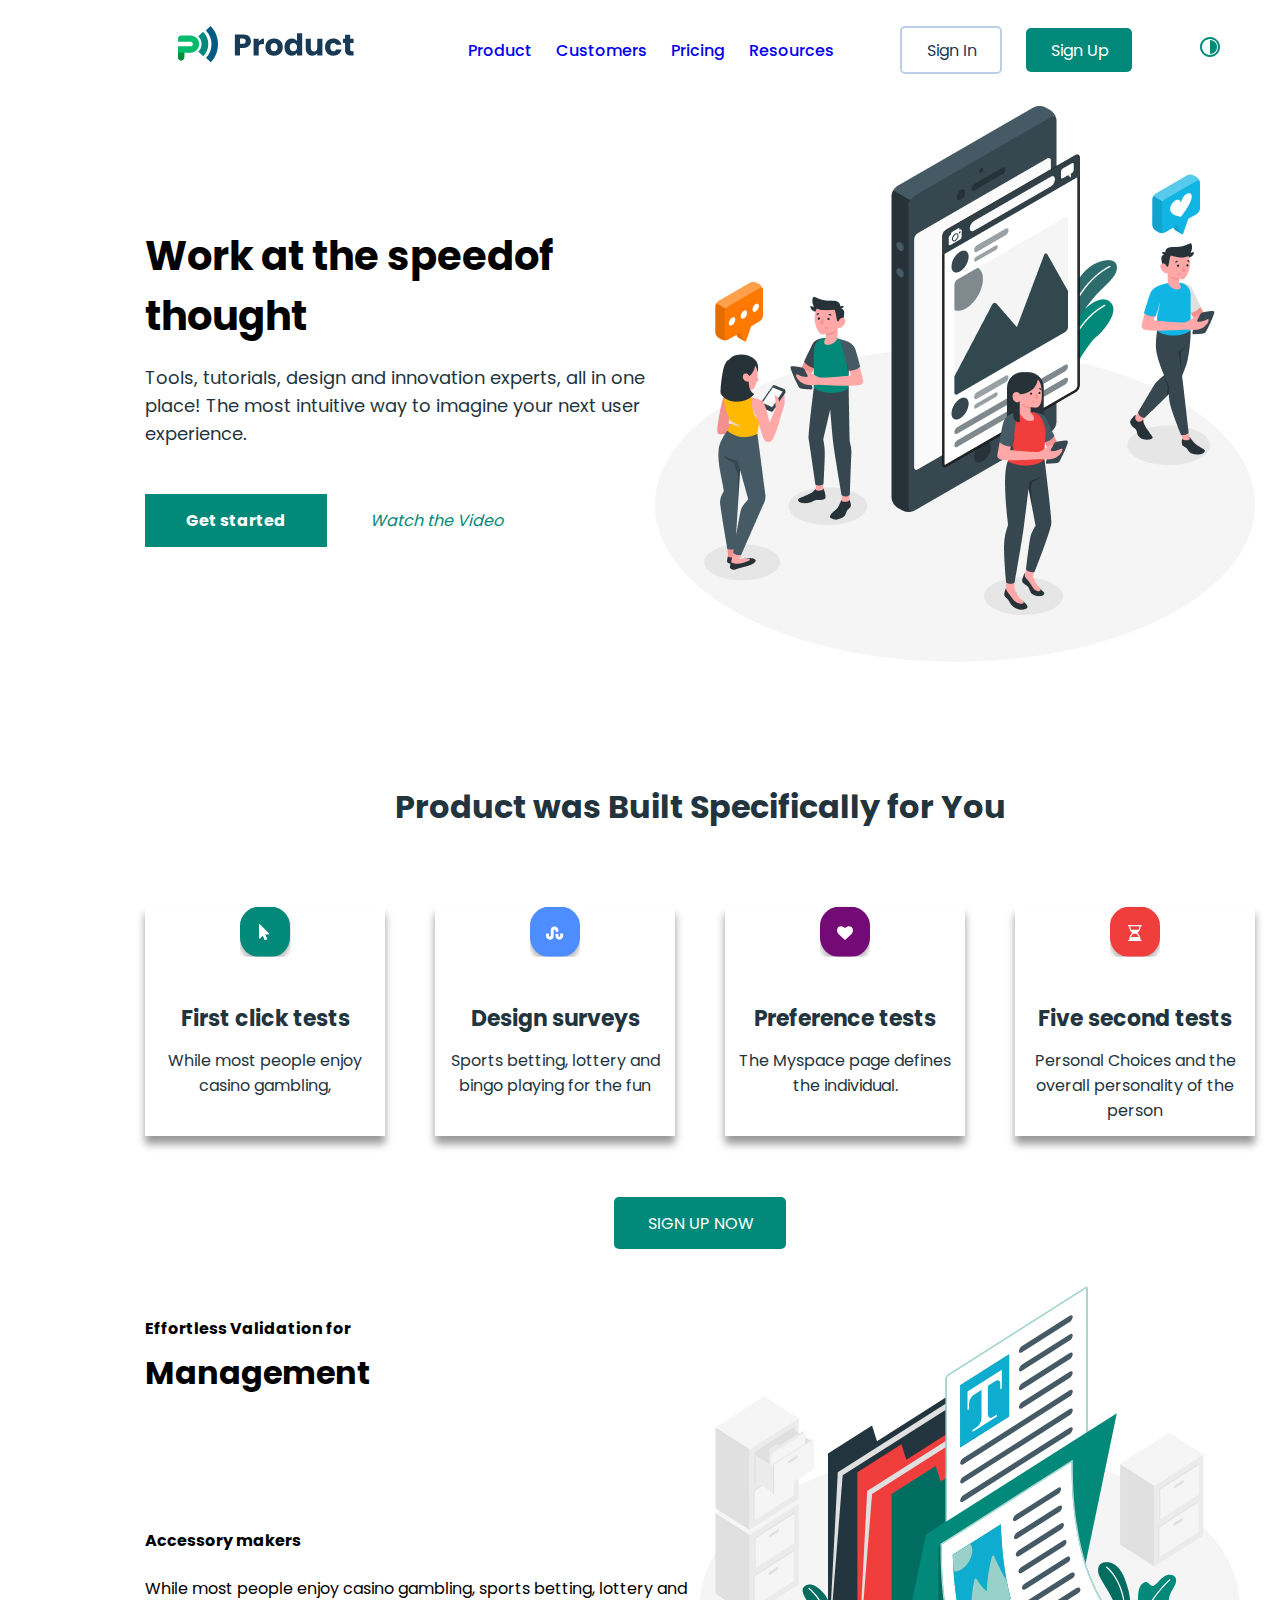
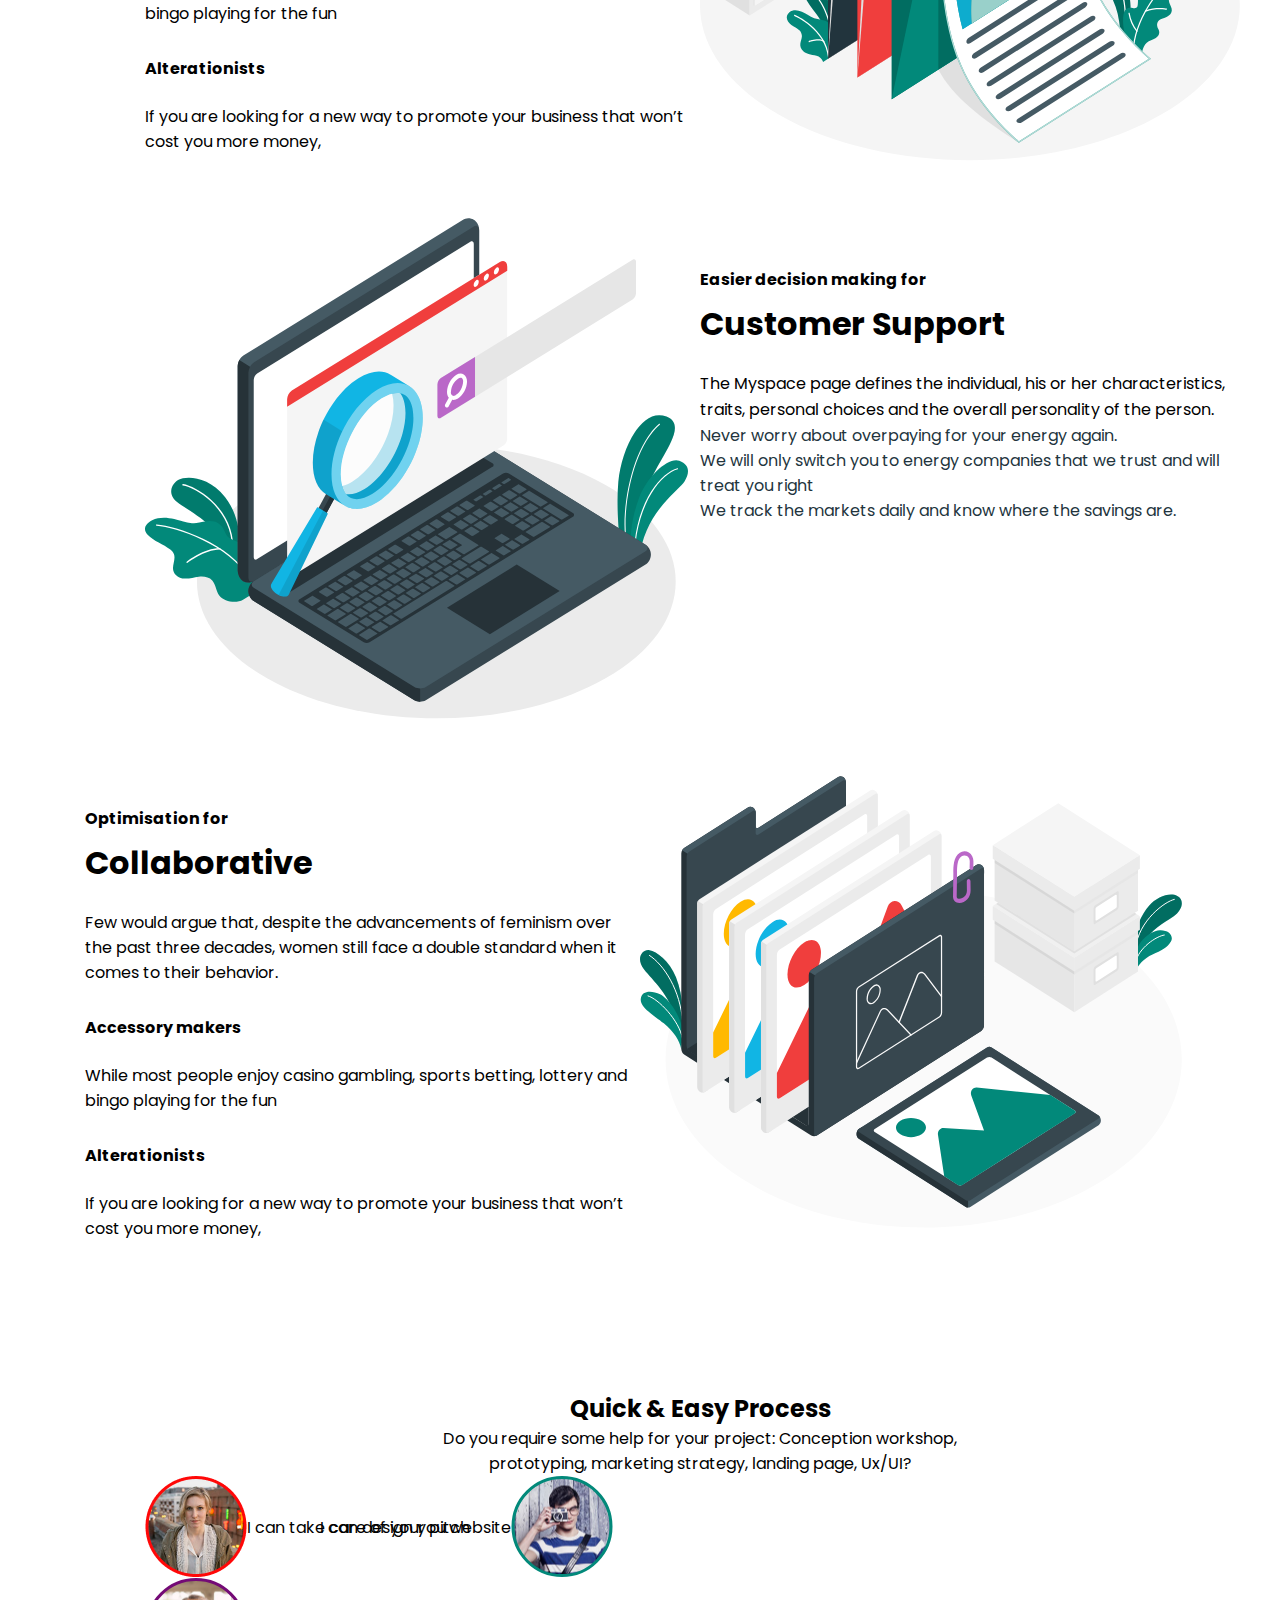
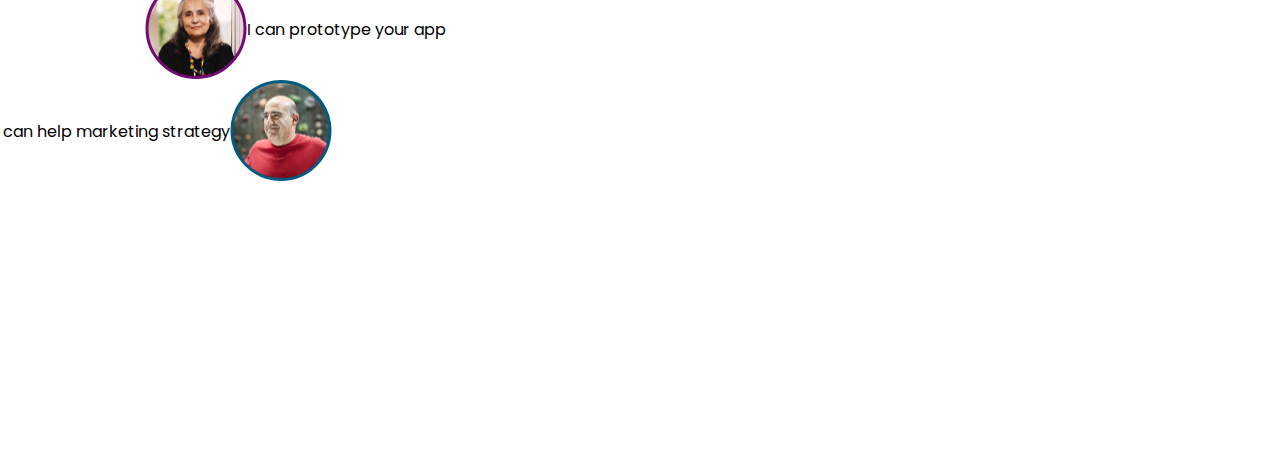
==== index.html @ fcf27170 "my populars" ====
<!DOCTYPE html>
<html lang="en">

<head>
    <meta charset="UTF-8">
    <meta http-equiv="X-UA-Compatible" content="IE=edge">
    <meta name="viewport" content="width=device-width, initial-scale=1.0">
    <title>Macbook</title>
    <link rel="stylesheet" href="./css/main.css">
    <link rel="stylesheet" href="https://cdnjs.cloudflare.com/ajax/libs/font-awesome/6.1.2/css/all.min.css"
        integrity="sha512-1sCRPdkRXhBV2PBLUdRb4tMg1w2YPf37qatUFeS7zlBy7jJI8Lf4VHwWfZZfpXtYSLy85pkm9GaYVYMfw5BC1A=="
        crossorigin="anonymous" referrerpolicy="no-referrer" />
    <link rel="shortcut icon" href="./image/logo_image.svg" type="image/x-icon">

</head>

<body>
    <header class="header">
        <div class="container">
            <nav class="navigation">
                <div class="logobox">
                    <a href="#">
                        <img class="logo" src="./image/logo_image.svg" alt="logo">
                        <img class="logo_text" src="./image/logo_text.svg" alt="logo">

                    </a>
                </div>
                <ul class="header_list">
                    <li class="header_item">
                        <a class="header_list" href="#">Product</a>
                    </li>
                    <li class="header_item">
                        <a class="header_list" href="#support">Customers</a>
                    </li>
                    <li class="header_item">
                        <a class="header_list" href="#">Pricing</a>
                    </li>
                    <li class="header_item">
                        <a class="header_list" href="#">Resources</a>
                    </li>
                </ul>
                <div class="sign">
                    <a class="sign_in" href="#">Sign In</a>
                    <a class="sign_up" href="#">Sign Up</a>
                </div>
                <div class="dark">
                    <a href="dark.html">
                        <img class="dark_mood" src="./image/dark.svg" alt="dark mood">
                    </a>
                </div>
            </nav>
        </div>
    </header>
    <main>
        <section class="hero">
            <div class="container">
                <div class="hero_box">
                    <div class="hero_left">
                        <h1 class="hero_tittle">
                            Work at the speedof thought
                        </h1>
                        <p class="hero_paragraph">
                            Tools, tutorials, design and innovation experts, all in one place! The most intuitive way to
                            imagine your next user experience.
                        </p>
                        <div class="hero_bottom">
                            <a class="started" href="#">Get started</a>
                            <i class="fa-solid fa-play">
                                <a class="hero_bottom_link" href="#">Watch the Video</a>
                            </i>
                        </div>

                    </div>
                    <div class="hero_right">
                        <img src="./image/amico.png" alt="image">
                    </div>
                </div>
            </div>

        </section>
        <section class="product">
            <div class="container">
                <div class="product_top">
                    <h2 class="product_tittle">
                        Product was Built Specifically for You
                    </h2>
                </div>
                <div class="product_bottom">
                    <ul class="product_list">
                        <li class="product_item">

                            <img class="product_image" src="./image/mouse.svg" alt="mouse icon">
                            <h3 class="product_bottom_tittle">First click tests</h3>
                            <p class="product_paragraph">While most people enjoy casino gambling,</p>

                        </li>
                        <li class="product_item">

                            <img class="product_image" src="./image/surveys.svg" alt="surveys">
                            <h3 class="product_bottom_tittle">Design surveys</h3>
                            <p class="product_paragraph">Sports betting, lottery and bingo playing for the fun</p>

                        </li>
                        <li class="product_item">

                            <img class="product_image" src="./image/Preference.svg" alt="preference">
                            <h3 class="product_bottom_tittle">Preference tests</h3>
                            <p class="product_paragraph">The Myspace page defines the individual.</p>

                        </li>
                        <li class="product_item">

                            <img class="product_image" src="./image/secound.svg" alt="secound">
                            <h3 class="product_bottom_tittle">Five second tests</h3>
                            <p class="product_paragraph">Personal Choices and the overall personality of the person</p>

                        </li>
                    </ul>
                    <div class="product_bottom">
                        <a class="sign_new" href="#">SIGN UP NOW</a>
                    </div>
                </div>
            </div>
        </section>
        <section class="management">
            <div class="container">
                <div class="management_box">
                    <div class="management_left">
                        <div class="management_left_top">
                            <h4 class="management_subtittle">
                                Effortless Validation for
                            </h4>
                            <h1 class="management_tittle">
                                Management
                            </h1>
                        </div>
                        <div class="management_left_bottom">
                            <h4 class=" context">
                                Accessory makers
                            </h4>
                            <p class="management_paragraph">
                                While most people enjoy casino gambling, sports betting, lottery and bingo playing for
                                the fun
                            </p>
                            <h4 class="management_subtittle">
                                Alterationists
                            </h4>
                            <p class="management_paragraph">
                                If you are looking for a new way to promote your business that won’t cost you more
                                money,
                            </p>
                        </div>
                    </div>
                    <div class="manegement_right">
                        <img src="./image/Management.svg" alt="management">
                    </div>
                </div>
            </div>
        </section>
        <section class="support" id="support">
            <div class="container">
                <div class="support_box">
                    <div class="support_left">
                        <img src="./image/amico.svg" alt="support">
                    </div>
                    <div class="support_right">
                        <h4 class="support_subtittle">
                            Easier decision making for
                        </h4>
                        <h1 class="support_tittle">
                            Customer Support
                        </h1>
                        <p class="support_paragraph">
                            The Myspace page defines the individual, his or her characteristics, traits, personal
                            choices and the overall personality of the person.
                        </p>
                       <div class="support_bottom">
                        <i class="fa-solid fa-circle-check orange"></i>
                        <p class="support_link"  href="#">Never worry about overpaying for your energy again. </p>
                        <i class="fa-solid fa-circle-check red"></i>
                        <p  class="support_link" href="#">We will only switch you to energy companies that we trust and will treat you right</p>
                        <i class="fa-solid fa-circle-check blue"></i>
                        <p  class="support_link" href="#">We track the markets daily and know where the savings are.</p>
                       </div>
                    </div>
                </div>
            </div>
        </section>
        <section class="Collaborative">
            <div class="container">
                <div class="management_box"> <div class="management_left">
                 <div class="management_left_top">
                     <h4 class="management_subtittle">
                        Optimisation for
                     </h4>
                     <h1 class="management_tittle">
                        Collaborative
                     </h1>
                     <p class="management_paragraph">
                        Few would argue that, despite the advancements of feminism over the past three decades, women still face a double standard when it comes to their behavior. 
                     </p>
                     
                 </div>
                 <div class="management_left_middle">
                     <h4 class="management_subtittle">
                         Accessory makers
                     </h4>
                     <p class="management_paragraph">
                         While most people enjoy casino gambling, sports betting, lottery and bingo playing for the fun
                     </p>
                 </div>
                 <div class="management_left_bottom">
                     <h4 class="management_subtittle">
                         Alterationists
                     </h4>
                     <p class="management_paragraph">
                         If you are looking for a new way to promote your business that won’t cost you more money, 
                     </p>
                 </div>
             </div>
             <div class="manegement_right">
                 <img src="./image/Collaborative.svg" alt="Collaborative">
             </div>
         </div>
             </div>
        </section>
        <section class="quick">
            <div class="container">
                <div class="quick_box">
                    <div class="quick_top">
                        <h2 class="quick_tittle">
                            Quick & Easy Process
                        </h2>
                        <p class="quick_top_paragraph">
                            Do you require some help for your project: Conception workshop, <br>
                            prototyping, marketing strategy, landing page, Ux/UI?
                        </p>
                    </div>  
                    <div class="quick_bottom">
                        <ul class="quick_list">
                            <li class="quick_item">
                                <img class="quick_image" src="./image/avatar-1.png" alt="quick">
                                <p class="quick_bottom_paragraph">I can take care of your pitch</p>
                            </li>
                            <li class="quick_item text">
                                
                                <p class="quick_bottom_paragraph">I can design you website</p>
                                <img class="quick_image" src="./image/Avatar2.svg" alt="quick">
                            </li>
                            
                        </ul>
                        <ul class="quick_">
                            <li class="quick_item">
                                <img class="quick_image" src="./image/Avatar3.svg" alt="quick">
                                <p class="quick_bottom_paragraph">I can prototype your app</p>
                            </li>
                            <li class="quick_item text">
                                <p class="quick_bottom_paragraph">I can help marketing strategy</p>
                                <img class="quick_image" src="./image/Avatar4.svg" alt="qui">
                                
                            </li>
                        </ul>
                    </div>
                </div>
            </div>
        </section>
    </main>
</body>

</html>
---- css/main.css ----
html {
    scroll-behavior: smooth;
}

/* poppins-regular - latin */

@font-face {
    font-family: 'Poppins';
    font-style: normal;
    font-weight: 400;
    src: local(''),
        url('../fonts/poppins-v20-latin-regular.woff2') format('woff2'),
        /* Chrome 26+, Opera 23+, Firefox 39+ */
        url('../fonts/poppins-v20-latin-regular.woff') format('woff');
    /* Chrome 6+, Firefox 3.6+, IE 9+, Safari 5.1+ */
}

/* poppins-500 - latin */
@font-face {
    font-family: 'Poppins';
    font-style: normal;
    font-weight: 500;
    src: local(''),
        url('../fonts/poppins-v20-latin-500.woff2') format('woff2'),
        /* Chrome 26+, Opera 23+, Firefox 39+ */
        url('../fonts/poppins-v20-latin-500.woff') format('woff');
    /* Chrome 6+, Firefox 3.6+, IE 9+, Safari 5.1+ */
}

/* poppins-700 - latin */
@font-face {
    font-family: 'Poppins';
    font-style: normal;
    font-weight: 700;
    src: local(''),
        url('../fonts/poppins-v20-latin-700.woff2') format('woff2'),
        /* Chrome 26+, Opera 23+, Firefox 39+ */
        url('../fonts/poppins-v20-latin-700.woff') format('woff');
    /* Chrome 6+, Firefox 3.6+, IE 9+, Safari 5.1+ */
}

*,
*::before,
*::after {
    box-sizing: border-box;
    margin: 0;
    padding: 0;
}

a {
    text-decoration: none;
}

li {
    list-style: none;
}

body {
    font-family: 'Poppins';
}

.container {
    width: 1110px;
    margin: 0 auto;
}

.header {
    width: 1400px;
    height: 80px;
    background-color: #FFFFFF;
    margin: 0 auto;
    /* border: 1px solid; */
}

.logobox a {
    display: flex;
}

.logo_text {
    margin-left: 16px;
}

.navigation {
    display: flex;
    justify-content: space-around;
    margin-top: 26px;

}

.header_list {
    display: flex;
    margin-left: 24px;
    align-items: center;
    justify-content: center;
}

.header_list {
    font-size: 16px;
    font-weight: 500;

}

.header_list:hover {
    font-size: 16px;

    color: #000
}

.header_item:hover {
    border-bottom: 2px solid;
    text-align: center;
}

.sign {
    display: flex;
    align-items: center;
    justify-content: center;
}

.sign_in {
    padding: 10px 23px 9px 25px;
    border: 2px solid #BCD0E5;
    color: #173A56;
    border-radius: 5px;
    font-size: 16px;
}

.sign_up {
    margin-left: 24px;
    padding: 10px 23px 9px 25px;
    background-color: #02897A;
    color: #FFFFFF;
    border-radius: 5px;
    font-size: 16px;
}

.dark {
    display: flex;
    align-items: center;
}

.dark_mood {
    display: inline-block;

}

/* hero section */
.hero {
    margin-top: 25px;
    width: 1400px;
    margin: 0 auto;
}

.hero_box {
    display: flex;
}

.hero_left {
    flex: 6;
    /* border: 1px solid; */
}

.hero_tittle {
    margin-top: 120px;
    font-weight: 700;
    font-size: 40px;
    line-height: 60px;
}

.hero_paragraph {
    margin-top: 18px;
    font-weight: 400;
    font-size: 18px;
    line-height: 28px;
    /* or 156% */


    color: #22343D;
}

.hero_bottom {
    margin-top: 60px;
}

.started {
    padding: 15px 41px;
    background-color: #02897A;
    color: #FFFFFF;
    font-weight: 700;
    font-size: 16px;
    line-height: 24px;
}

.fa-play {
    margin-left: 30.5px;
    color: #02897A;
}

.hero_bottom_link {
    margin-left: 8.5px;
    color: #02897A;
}



.hero_right {
    flex: 6;
    /* border: 1px solid; */
}

.product {
    width: 1400px;
    margin: 0 auto;
}

.product_tittle {
    margin-top: 114.11px;
    text-align: center;
    font-weight: 700;
    font-size: 32px;
    line-height: 48px;
    color: #22343D;
}

.product_list {
    display: flex;
    justify-content: space-between;
    margin-top: 66px;
}

.product_item {
    width: 240px;
    height: 230px;
    /* border: 1px solid; */
    box-shadow: 0px 8px 8px rgb(0 0 0 / 40%);


}

.product_item:hover {
    box-shadow: 0px 8px 8px rgb(0 0 0 / 30%);
}

.product_item:active {
    box-shadow: 0px 10px 12px rgb(0 0 0 / 60%);
}

.product_bottom_tittle {
    margin-top: 30px;
    font-size: 22px;
    font-weight: 600;
    color: #22343D;
}

.product_paragraph {
    margin-top: 13px;
    color: #22343D;

}

.sign_new {
    padding: 15px 32px 14px 34px;
    background-color: #02897A;
    color: #FFFFFF;
    border-radius: 5px;
}

.product_bottom {
    margin-top: 75px;
    text-align: center;
}

.management {
    width: 1400px;
    margin: 50px auto;
}

.management_box {
    display: flex;
}

.management_left {
    flex: 6;
}

.management_tittle {
    margin-top: 8px;
    font-size: 32px;
}

.context {
    margin-top: 131px;
}

.management_subtittle {
    margin-top: 30px;
}

.management_paragraph {
    margin-top: 23px;
}

.manegement_right {
    flex: 6;
}

.support {
    width: 1400px;
    margin: 50px auto;
}

.support_box {
    display: flex;
}

.support_left {
    flex: 6;
}

.support_right {
    flex: 6;
}

.support_subtittle {
    margin-top: 50px;
    font-weight: 600;
    font-size: 16px;
    line-height: 24px;
}

.support_tittle {
    margin-top: 8px;
    font-weight: 700;
    font-size: 32px;
    line-height: 48px;
}

.support_paragraph {
    margin-top: 23px;
    font-weight: 400;
    font-size: 16px;
    line-height: 26px;
}
.support_bottom i p {
    display: inline-block;
}
.orange{
    color: orange;
}
.red{
    color: red;
}
.blue{
    color: blue;
}
.support_link{
    font-size: 16px;
    font-weight: 400;
    color: #22343D;
    flex-direction: column;
    font-family: 'poppins';
}
.quick{
    width: 1400px;
    height: 521px;
    margin: 150px  auto;
}
.quick_top{
    text-align: center;
}
.quick_list{
    display: flex;
}
.quick_item{
    display: flex;
    align-items: center;
}
.text{
    /* margin-top: 300px; */
    margin-left: -150px;
}
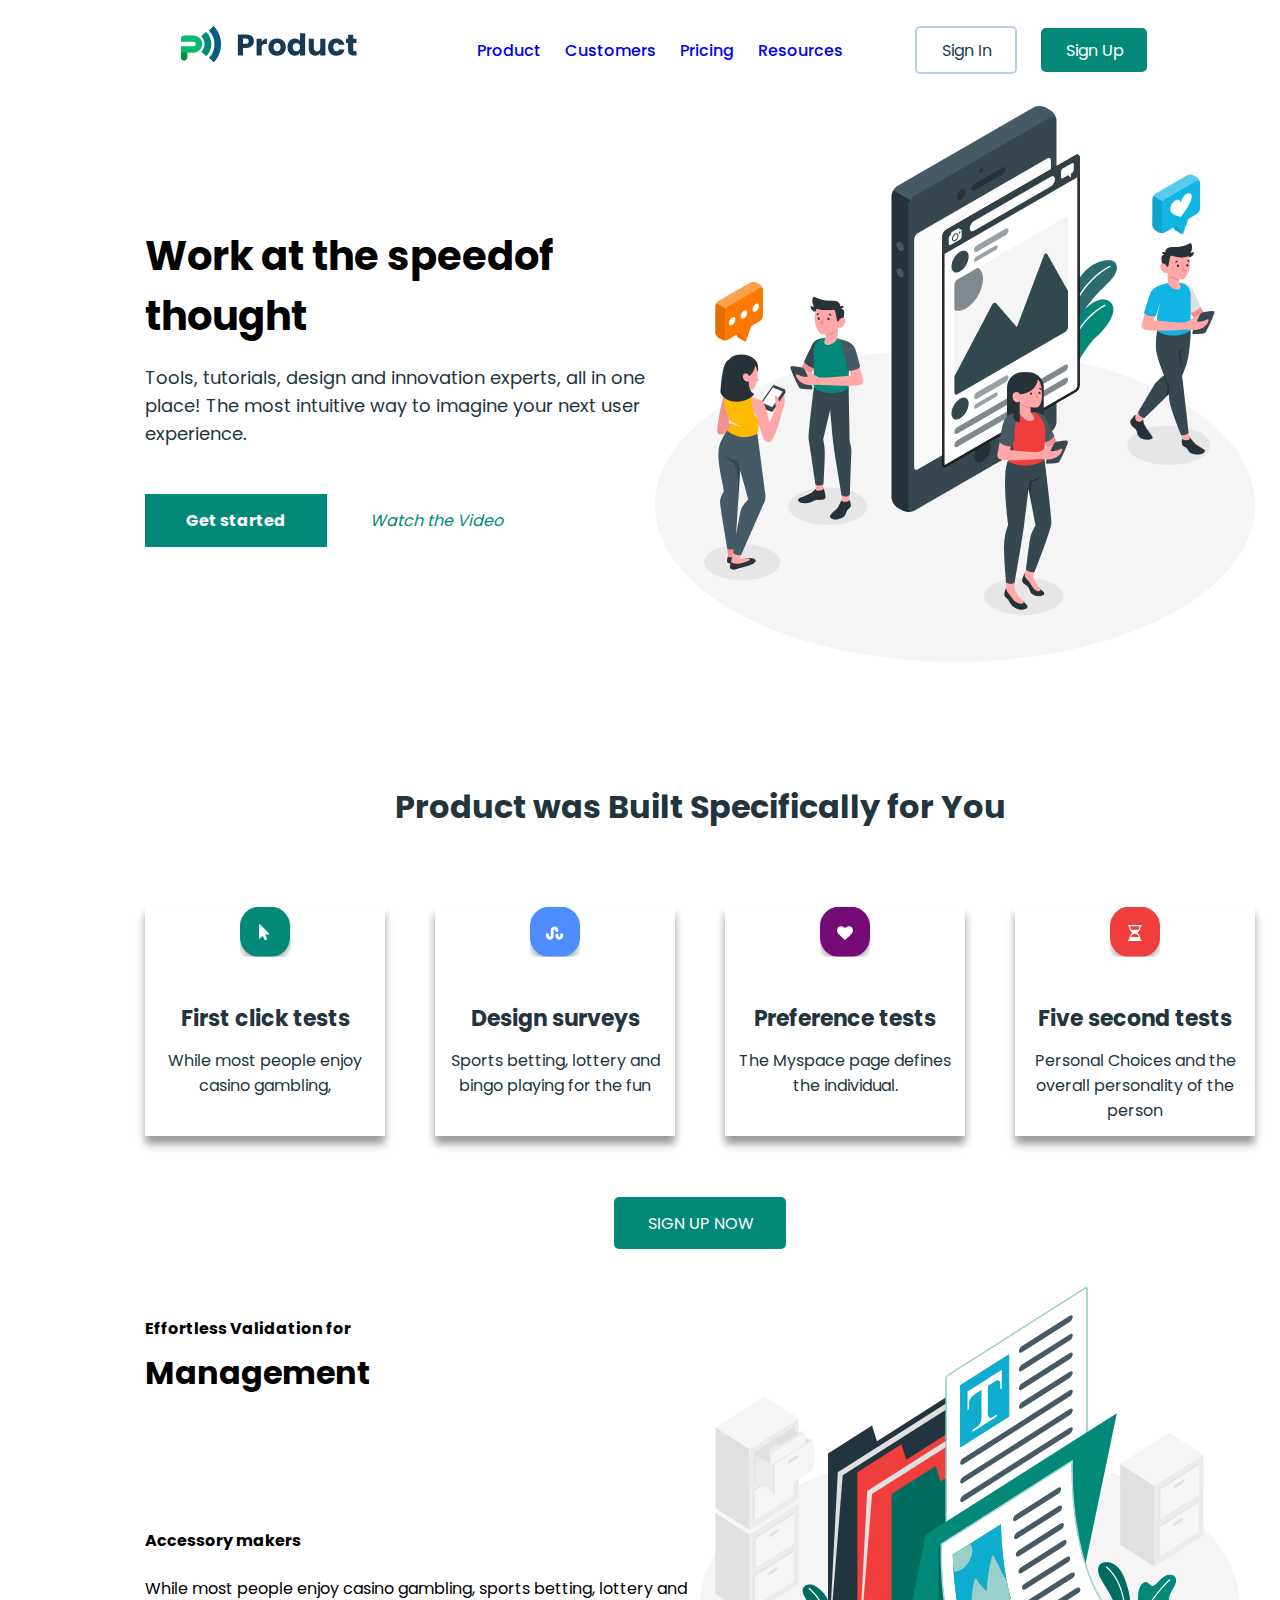
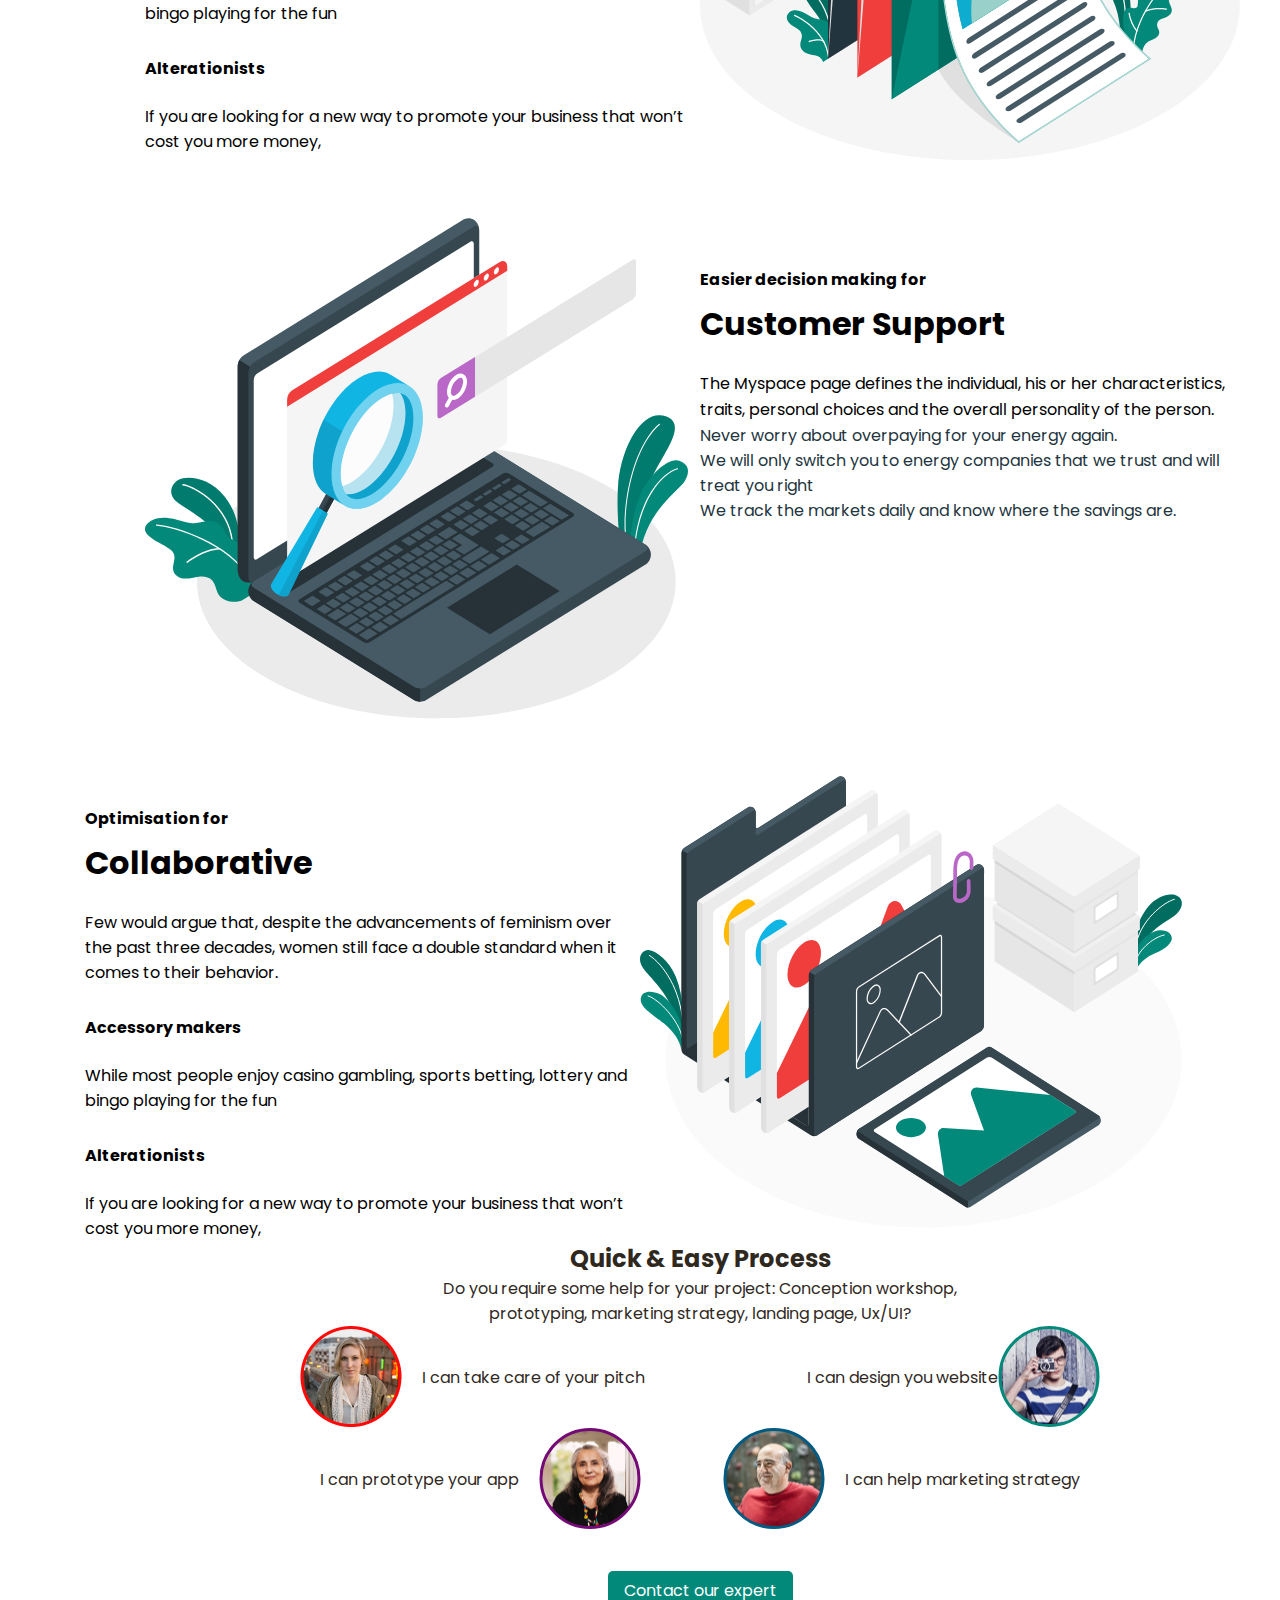
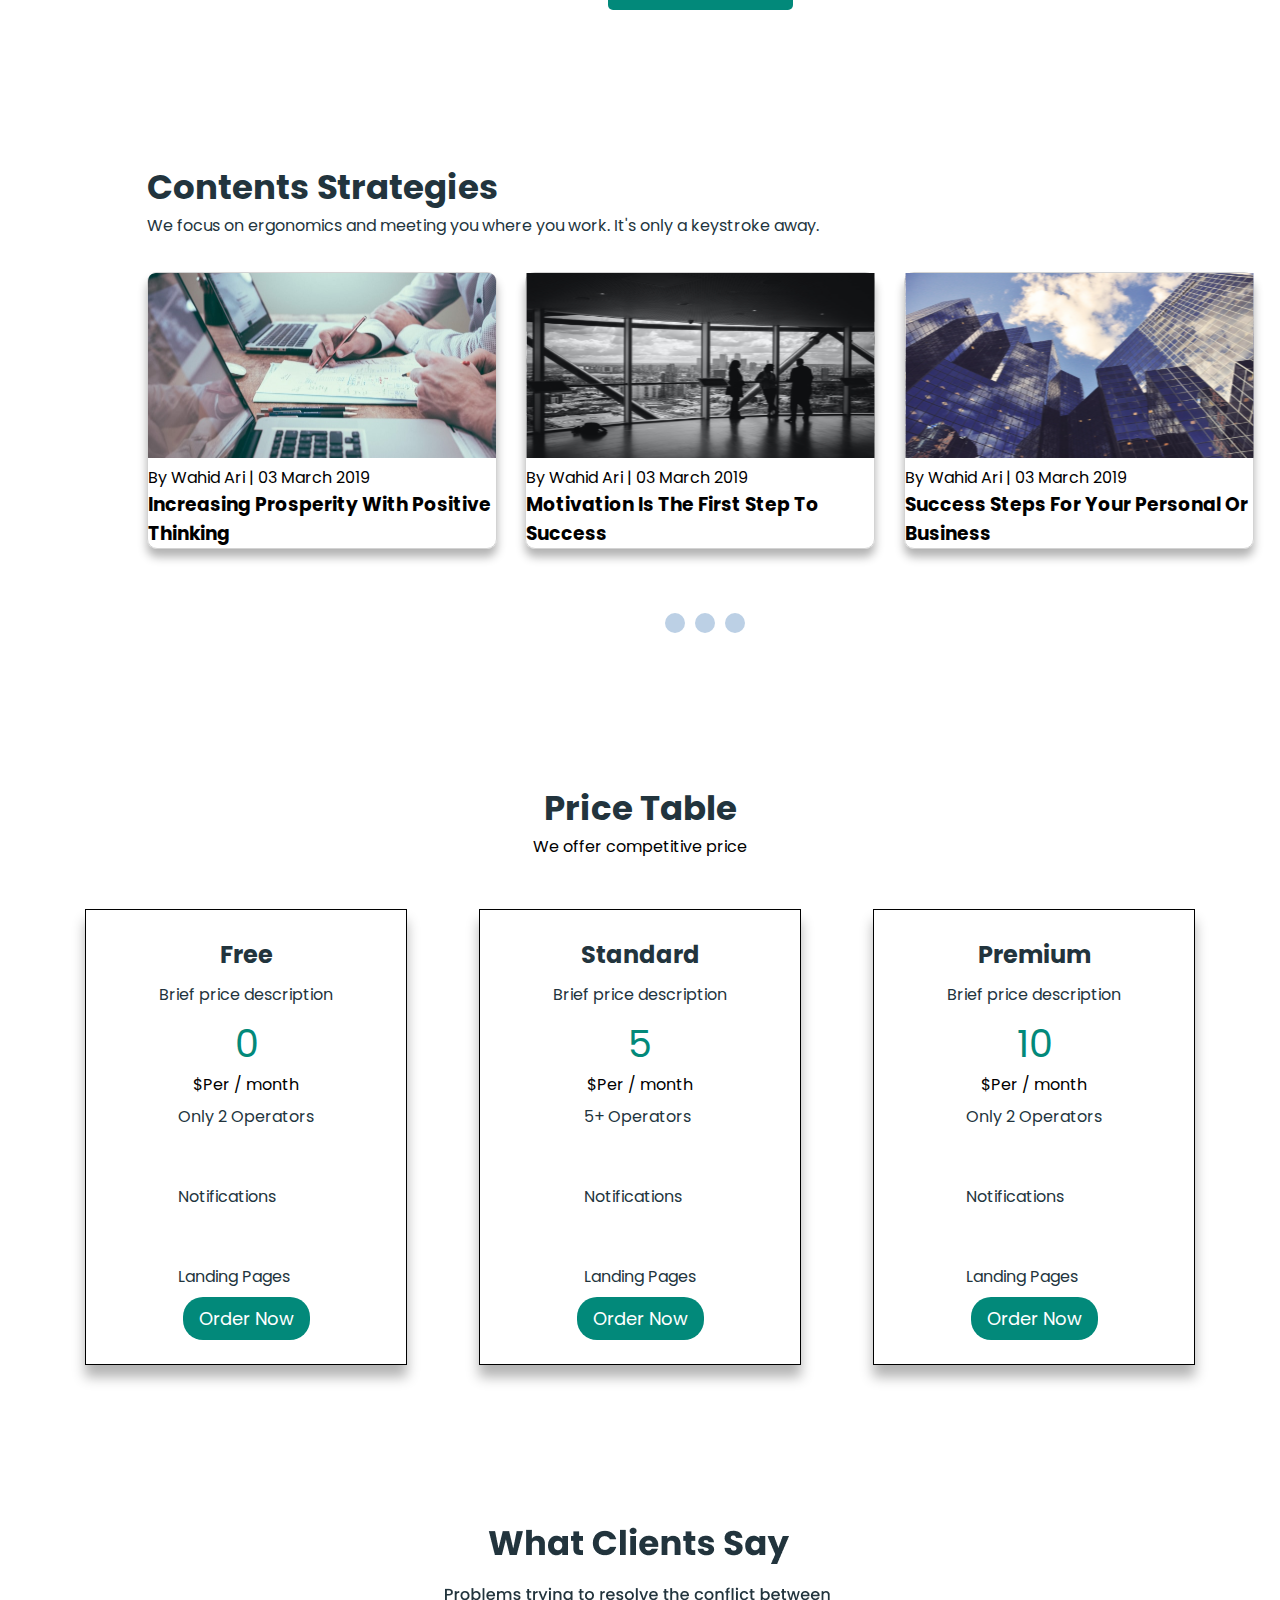
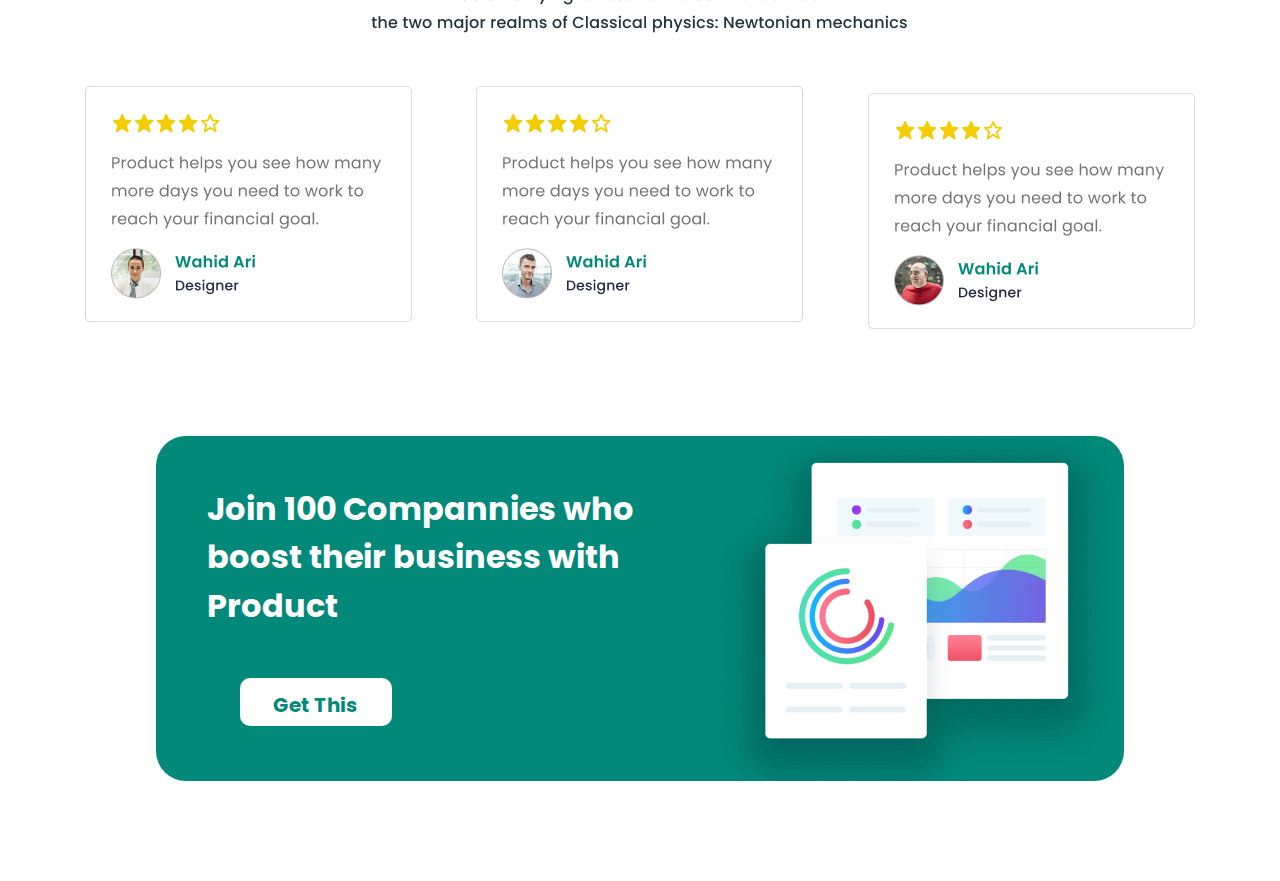
==== commit 741ee931: "one page" ====
--- a/index.html
+++ b/index.html
@@ -11,6 +11,7 @@
         integrity="sha512-1sCRPdkRXhBV2PBLUdRb4tMg1w2YPf37qatUFeS7zlBy7jJI8Lf4VHwWfZZfpXtYSLy85pkm9GaYVYMfw5BC1A=="
         crossorigin="anonymous" referrerpolicy="no-referrer" />
     <link rel="shortcut icon" href="./image/logo_image.svg" type="image/x-icon">
+    <!-- <link rel="stylesheet" href="./css/minifit.css"> -->
 
 </head>
 
@@ -45,7 +46,7 @@
                 </div>
                 <div class="dark">
                     <a href="dark.html">
-                        <img class="dark_mood" src="./image/dark.svg" alt="dark mood">
+                        <i class="fa-solid fa-circle-half-stroke" src="./dark.html" style="color:#22343D ;"></i>
                     </a>
                 </div>
             </nav>
@@ -249,20 +250,185 @@
                             </li>
                             
                         </ul>
-                        <ul class="quick_">
+                        <ul class="quick_list quick_bottom_list">
                             <li class="quick_item">
+                                <p class="quick_bottom_paragraph">I can prototype your app</p>
                                 <img class="quick_image" src="./image/Avatar3.svg" alt="quick">
-                                <p class="quick_bottom_paragraph">I can prototype your app</p>
+                                
                             </li>
                             <li class="quick_item text">
+                                <img class="quick_image" src="./image/Avatar4.svg" alt="qui">
                                 <p class="quick_bottom_paragraph">I can help marketing strategy</p>
-                                <img class="quick_image" src="./image/Avatar4.svg" alt="qui">
-                                
                             </li>
                         </ul>
-                    </div>
-                </div>
-            </div>
+                        
+                    </div>
+                    <div class="contact">
+                        <a href="#" class="expert">Contact our expert</a>
+                    </div>
+                </div>
+            </div>
+        </section>
+        <section class="strategia">
+            <div class="container">
+                <div class="strategias_box">
+                    <div class="strategies_top">
+                        <h2 class="strategias_top_tittle">
+                            Contents Strategies
+                        </h2>
+                        <p class="strategias_top_paragraph">
+                            We focus on ergonomics and meeting you where you work. It's only a keystroke away. 
+                        </p>
+                    </div>
+                    <div class="strategias_bottom">
+                        <ul class="strategias_list">
+                            <li class="strategias_item">
+                                <img src="./image/pocitive.svg" alt="pocitive">
+                                <p class="strategias_bottom_paragraph">
+                                    By Wahid Ari |  03 March 2019
+                                </p>
+                                <h3 class="strategies_bottom_tittle">
+                                    Increasing Prosperity With Positive Thinking
+                                </h3>
+
+                            </li>
+                            <li class="strategias_item" id="filter">
+                                <img src="./image/filter.svg" alt="pocitive">
+                                <p class="strategias_bottom_paragraph">
+                                    By Wahid Ari |  03 March 2019
+                                </p>
+                                <h3 class="strategies_bottom_tittle">
+                                    Motivation Is The First Step To Success
+                                </h3>
+
+                            </li>
+                            <li class="strategias_item">
+                                <img src="./image/buisnes.svg" alt="pocitive">
+                                <p class="strategias_bottom_paragraph">
+                                    By Wahid Ari |  03 March 2019
+                                </p>
+                                <h3 class="strategies_bottom_tittle">
+                                    Success Steps For Your Personal Or Business
+                                </h3>
+
+                            </li>
+                        </ul>
+                        <div class="button_box">
+                            <ul>
+                                <li>
+                                    <a href="#filter" class="button"></a>
+                                </li>
+                                <li>
+                                    <a href="#filter" class="button"></a>
+                                </li>
+                                <li>
+                                    <a href="#filter" class="button"></a>
+                                </li>
+                            </ul>
+                        </div>
+                    </div>
+                </div>
+            </div>
+        </section>
+        <section class="table">
+            <div class="container">
+                <div class="table_box">
+                    <div class="table_top">
+                        <h2 class="table_top_tittle">
+                            Price Table
+                        </h2>
+                        <p class="table_top_paragraph">We offer competitive price</p>
+                    </div>
+                    <div class="table_bottom">
+                        <ul class="table_list">
+                            <li class="table_item">
+                                <h3 class="table_bottom_tittle">Free</h3>
+                                <p class="table_bottom_paragraph">
+                                    Brief price description
+                                </p>
+                                <number class="num">0</number>
+                                <number>$Per / month</number>
+                                <p class="table_bottom_paragraph">
+                                    Only 2 Operators 
+                                    <br> 
+                                    <br> 
+                                    Notifications
+                                    <br> 
+                                    <br>
+                                    Landing Pages
+
+                                </p>
+                                <div class="download">
+                                    <a href="#" class="table_bottom_button">    Order Now</a>
+                                </div>
+                            </li>
+                            <li class="table_item">
+                                <h3 class="table_bottom_tittle">Standard</h3>
+                                <p class="table_bottom_paragraph">
+                                    Brief price description
+                                </p>
+                                <number class="num">5</number>
+                                <number>$Per / month</number>
+                                <p class="table_bottom_paragraph">
+                                    5+ Operators 
+                                    <br> 
+                                    <br> 
+                                    Notifications
+                                    <br> 
+                                    <br>
+                                    Landing Pages
+
+                                </p>
+                                <div class="download">
+                                    <a href="#" class="table_bottom_button">    Order Now</a>
+                                </div>
+                            </li>
+                            <li class="table_item">
+                                <h3 class="table_bottom_tittle">Premium</h3>
+                                <p class="table_bottom_paragraph">
+                                    Brief price description
+                                </p>
+                                <number class="num">10</number>
+                                <number>$Per / month</number>
+                                <p class="table_bottom_paragraph">
+                                    Only 2 Operators 
+                                    <br> 
+                                    <br> 
+                                    Notifications
+                                    <br> 
+                                    <br>
+                                    Landing Pages
+
+                                </p>
+                                <div class="download">
+                                    <a href="#" class="table_bottom_button">    Order Now</a>
+                                </div>
+                            </li>
+                        </ul>
+                    </div>
+                </div>
+            </div>
+        </section>
+        <div class="container">
+            <img src="./image/feedback.png" alt="feedback" class="feedback">
+        </div>
+        <section class="buissnes">
+            <div class="container">
+                <div class="buissnes_box">
+                    <div class="buissnes_left">
+                        <h2 class="buissnes_tittle">
+                            Join 100 Compannies who boost their business with Product
+                        </h2>
+                        <div class="buisnes_links">
+                            <a href="#" class="buisnes_link">Get This</a>
+                        </div>
+                    </div>
+                    <div class="buissnes_right">
+                        <img src="./image/screen.png" alt="screen" class="screen">
+                    </div>
+                </div>
+            </div>
+
         </section>
     </main>
 </body>
--- a/css/main.css
+++ b/css/main.css
@@ -363,20 +363,261 @@
 .quick{
     width: 1400px;
     height: 521px;
-    margin: 150px  auto;
+    margin: 0 auto;
+}
+.quick_box{
+    width: 800px;
+    margin: 0 auto;
 }
 .quick_top{
     text-align: center;
+    color: #2F281E;
 }
 .quick_list{
     display: flex;
+    justify-content: space-between;
 }
 .quick_item{
     display: flex;
     align-items: center;
-}
-.text{
-    /* margin-top: 300px; */
-    margin-left: -150px;
-}
-
+    color: #2F281E;
+}
+.quick_bottom_paragraph{
+    margin-left: 20px;
+}
+.quick_bottom_list p{
+    margin-right: 20px;
+}
+.contact{
+    margin-top: 48px;
+    text-align: center;
+
+}
+.expert{
+    padding: 8px 16px;
+    background-color: #02897A;
+    border-radius: 5px;
+   color: #FFFFFF;
+}
+.strategia{
+    width: 1400px;
+    margin: 0 auto;
+}
+.strategias_box{
+    width: 1107px;
+    margin: 0 auto;
+
+}
+.strategias_top_tittle{
+    font-weight: 700;
+    font-size: 34px;
+    line-height: 51px;
+    /* identical to box height */
+    color: #22343D;
+}
+    .strategias_top_paragraph{
+        font-size: 16px;
+    line-height: 26px;
+    /* identical to box height, or 162% */
+    color: #22343D;
+}
+.strategias_list{
+    margin-top: 33px;
+    display: flex;
+    justify-content: space-between;
+}
+.strategias_item{
+    width: 350px;
+    border: 1px solid lightgrey;
+    box-shadow: 0px 8px 10px rgb(0 0 0/30% );
+    border-radius: 10px ;
+}
+.strategias_item:hover h3{
+    color: #02897A;
+
+}
+.button{
+    display: flex;
+    width: 20px;
+    height: 20px;
+    background-color: #BCD0E5;
+    border-radius: 50px;
+    margin-left: 10px;
+}
+.button:hover{
+    background-color: #02897A;
+}
+.button_box ul{
+    display: flex;
+    margin-top: 64px ;
+    justify-content: center;
+}
+.table_list{
+    display: flex;
+    justify-content: space-between;
+}
+.table_top{
+    margin-top: 150px;
+    text-align: center;
+}
+.table_top_tittle{
+    font-weight: 700;
+    font-size: 34px;
+    line-height: 51px;
+    /* identical to box height */
+
+
+    color: #22343D;
+}
+
+.table_item{
+    margin-top: 50px;
+    width: 322px;
+    height: 456px;
+    border: 1px solid;
+    box-shadow: 0 12px 12px rgb(0 0 0 /30%);
+    display: flex;
+    flex-direction: column;
+    justify-content: center;
+    align-items: center;
+
+
+}
+.num{
+    font-size: 38px;
+    color: #02897A;
+}
+.table_bottom_tittle{
+    font-weight: 700;
+font-size: 24px;
+line-height: 40px;
+/* identical to box height, or 167% */
+
+
+color: #22343D;
+}
+.table_bottom_paragraph{
+    font-weight: 400;
+    font-size: 16px;
+    line-height: 40px;
+    color: #22343D;
+}
+ .table_bottom_button{
+    padding: 8px 16px;
+    background-color: #02897A;
+    border-radius: 20px;
+    display: flex;
+    justify-content: center;
+    align-items: center;
+    color:#FFFFFF;
+    font-size: 18px;    
+}
+.table_item:hover {
+    background-color: #02897A;
+    color: #FFFFFF;
+}
+.table_item:hover p {
+    color: #FFFFFF;
+}
+.table_item:hover h3{
+    color: #FFFFFF;
+}
+.table_item:hover .table_bottom_button{
+    background-color: #FFFFFF;
+    color: #02897A;
+}
+.table_item:hover .num{
+    color: #FFFFFF;
+}
+.feedback{
+    margin-top: 150px;
+}
+.buissnes_box{
+    width: 968px;
+    height: 345px;
+    border-radius: 30px;
+    background-color: #02897A;
+    color: #FFFFFF;
+    margin: 100px auto;
+    display: flex;
+    justify-content: space-between;
+}
+.buissnes_left{
+    flex: 8;
+}
+.buissnes_right{
+    flex: 4;
+}
+.buissnes_tittle{
+    margin-top: 49px;
+    margin-left: 51px;
+    font-weight: 600;
+    font-size: 32px;
+    line-height: 151.4%;
+}
+.buisnes_links{
+    margin-top: 60px;
+    margin-left: 84px;
+    
+}
+.buisnes_link{
+    padding: 13px 35px 7px 33px;
+    background-color: #FFFFFF;
+    color: #02897A;
+    border-radius: 10px;
+    font-weight: 600;
+    font-size: 20px;
+    line-height: 30px;
+
+}
+
+
+
+
+
+
+
+
+
+
+
+
+
+
+
+
+/* @media only screen and (max-width:767px){
+    body{
+        width: 96%;
+    }
+    .header_list{
+        display: none;
+        
+    }
+    .navigation{
+        margin: 0 ;
+        margin-left: 0;
+    }
+    .container{
+        width: 96%;
+    }
+    .sign
+    {
+        flex-direction: none;
+        margin: 0 auto;
+    }
+    .hero_box{
+        flex-direction: column-reverse;
+        
+        width: 96%;
+    }
+    .hero_left{
+        width: 96%;
+        float: left;
+    }
+    .hero_right {
+        width: 96%;
+    }
+
+    
+} */--- a/css/minifit.css
+++ b/css/minifit.css
@@ -0,0 +1,4 @@
+
+-Minified CSS-
+ 
+html{scroll-behavior:smooth}@font-face{font-family:'Poppins';font-style:normal;font-weight:400;src:local(''),url('../fonts/poppins-v20-latin-regular.woff2') format('woff2'),url('../fonts/poppins-v20-latin-regular.woff') format('woff')}@font-face{font-family:'Poppins';font-style:normal;font-weight:500;src:local(''),url('../fonts/poppins-v20-latin-500.woff2') format('woff2'),url('../fonts/poppins-v20-latin-500.woff') format('woff')}@font-face{font-family:'Poppins';font-style:normal;font-weight:700;src:local(''),url('../fonts/poppins-v20-latin-700.woff2') format('woff2'),url('../fonts/poppins-v20-latin-700.woff') format('woff')}*,*::before,*::after{box-sizing:border-box;margin:0;padding:0}a{text-decoration:none}li{list-style:none}body{font-family:'Poppins'}.container{width:1110px;margin:0 auto}.header{width:1400px;height:80px;background-color:#fff;margin:0 auto}.logobox a{display:flex}.logo_text{margin-left:16px}.navigation{display:flex;justify-content:space-around;margin-top:26px}.header_list{display:flex;margin-left:24px;align-items:center;justify-content:center}.header_list{font-size:16px;font-weight:500}.header_list:hover{font-size:16px;color:#000}.header_item:hover{border-bottom:2px solid;text-align:center}.sign{display:flex;align-items:center;justify-content:center}.sign_in{padding:10px 23px 9px 25px;border:2px solid #bcd0e5;color:#173a56;border-radius:5px;font-size:16px}.sign_up{margin-left:24px;padding:10px 23px 9px 25px;background-color:#02897a;color:#fff;border-radius:5px;font-size:16px}.dark{display:flex;align-items:center}.dark_mood{display:inline-block}.hero{margin-top:25px;width:1400px;margin:0 auto}.hero_box{display:flex}.hero_left{flex:6}.hero_tittle{margin-top:120px;font-weight:700;font-size:40px;line-height:60px}.hero_paragraph{margin-top:18px;font-weight:400;font-size:18px;line-height:28px;color:#22343d}.hero_bottom{margin-top:60px}.started{padding:15px 41px;background-color:#02897a;color:#fff;font-weight:700;font-size:16px;line-height:24px}.fa-play{margin-left:30.5px;color:#02897a}.hero_bottom_link{margin-left:8.5px;color:#02897a}.hero_right{flex:6}.product{width:1400px;margin:0 auto}.product_tittle{margin-top:114.11px;text-align:center;font-weight:700;font-size:32px;line-height:48px;color:#22343d}.product_list{display:flex;justify-content:space-between;margin-top:66px}.product_item{width:240px;height:230px;box-shadow:0 8px 8px rgb(0 0 0 / 40%)}.product_item:hover{box-shadow:0 8px 8px rgb(0 0 0 / 30%)}.product_item:active{box-shadow:0 10px 12px rgb(0 0 0 / 60%)}.product_bottom_tittle{margin-top:30px;font-size:22px;font-weight:600;color:#22343d}.product_paragraph{margin-top:13px;color:#22343d}.sign_new{padding:15px 32px 14px 34px;background-color:#02897a;color:#fff;border-radius:5px}.product_bottom{margin-top:75px;text-align:center}.management{width:1400px;margin:50px auto}.management_box{display:flex}.management_left{flex:6}.management_tittle{margin-top:8px;font-size:32px}.context{margin-top:131px}.management_subtittle{margin-top:30px}.management_paragraph{margin-top:23px}.manegement_right{flex:6}.support{width:1400px;margin:50px auto}.support_box{display:flex}.support_left{flex:6}.support_right{flex:6}.support_subtittle{margin-top:50px;font-weight:600;font-size:16px;line-height:24px}.support_tittle{margin-top:8px;font-weight:700;font-size:32px;line-height:48px}.support_paragraph{margin-top:23px;font-weight:400;font-size:16px;line-height:26px}.support_bottom i p{display:inline-block}.orange{color:orange}.red{color:red}.blue{color:blue}.support_link{font-size:16px;font-weight:400;color:#22343d;flex-direction:column;font-family:'poppins'}.quick{width:1400px;height:521px;margin:150px auto}.quick_top{text-align:center}.quick_list{display:flex}.quick_item{display:flex;align-items:center}.text{margin-left:-150px}